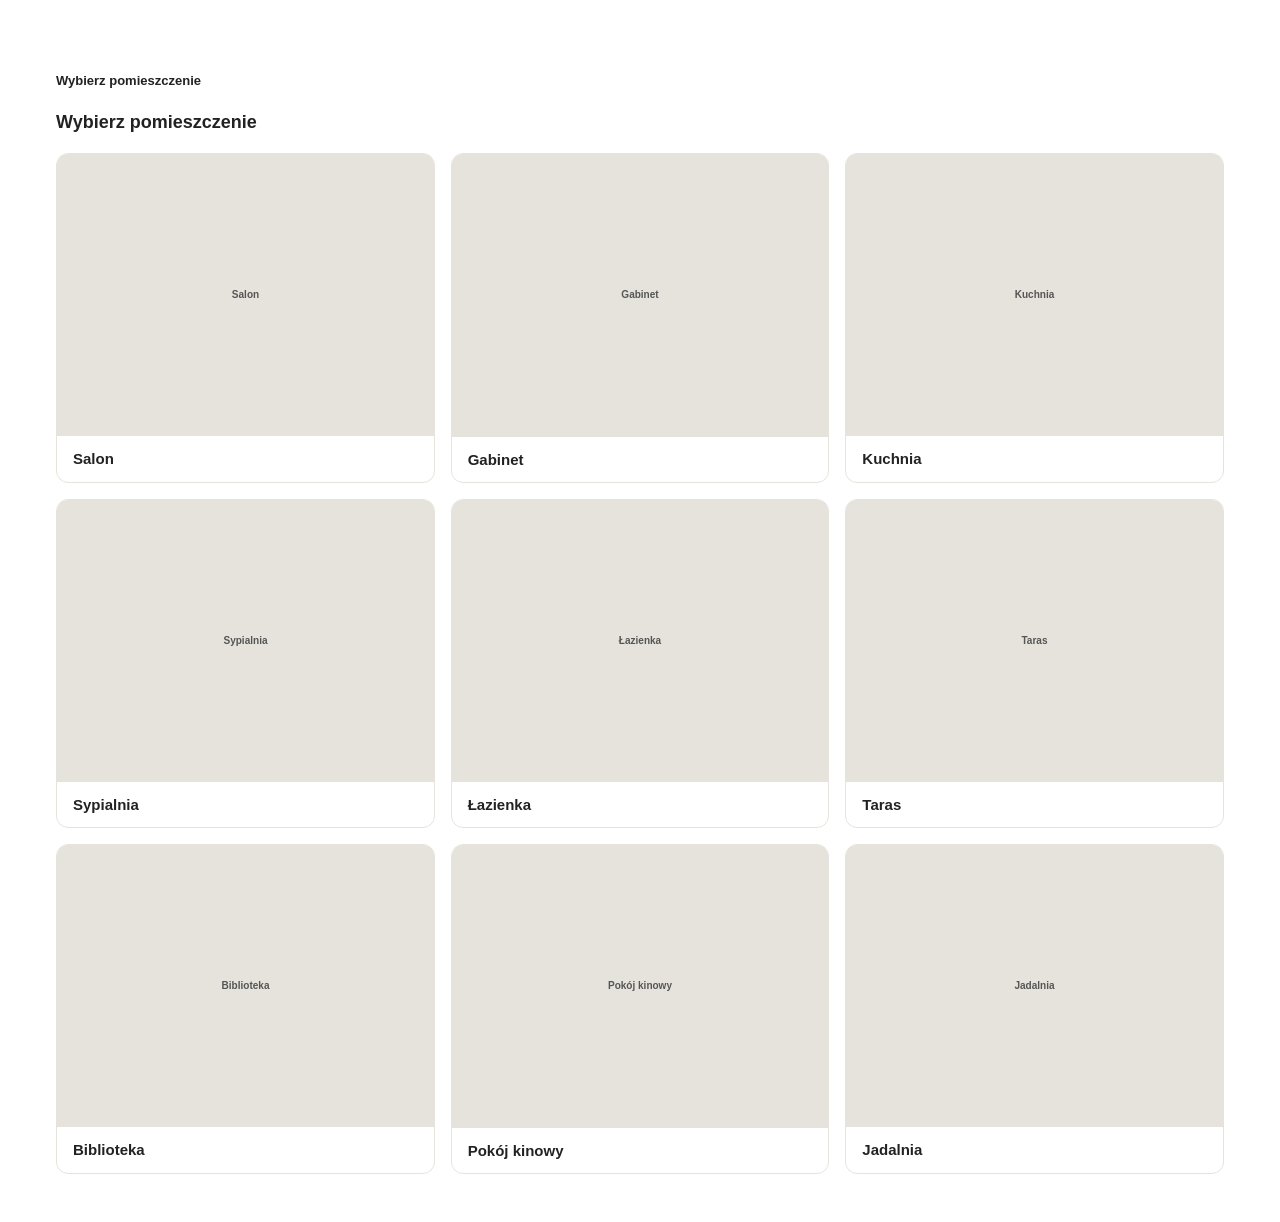
==== gallery/index.html @ 891a1860 "feat: add gallery/index.html" ====
<!DOCTYPE html>
<html lang="pl">
<head>
<meta charset="UTF-8">
<meta name="viewport" content="width=device-width, initial-scale=1.0">
<title>Galeria Audio – Dobierz Zestaw</title>
<style>
/* =============================================
   RESET & BASE
============================================= */
*, *::before, *::after { box-sizing: border-box; margin: 0; padding: 0; }

body {
  font-family: -apple-system, BlinkMacSystemFont, "Segoe UI", Roboto, sans-serif;
  background: #fff;
  color: #222;
}

/* =============================================
   DESIGN TOKENS (zgodne ze wzorcem)
============================================= */
:root {
  --blue-primary: #185FA5;
  --blue-dark: #0C447C;
  --blue-light-bg: #E6F1FB;
  --text-primary: #222;
  --text-secondary: #555;
  --text-muted: #444;
  --bg-light: #f0f0f0;
  --border-color: #e5e3dc;
  --border-radius-card: 12px;
  --border-radius-badge: 6px;
  --border-radius-section: 8px;
  --transition-card: 150ms ease;
}

/* =============================================
   WRAPPER
============================================= */
.gallery-wrapper {
  max-width: 1200px;
  margin: 0 auto;
  padding: 32px 16px 48px;
}

/* =============================================
   STATUS BAR
============================================= */
.status-bar {
  background: var(--bg-light);
  border-bottom: 1px solid var(--border-color);
  padding: 10px 0;
  margin: 0 -16px;
  overflow: hidden;
  max-height: 0;
  transition: max-height 200ms ease, opacity 200ms ease;
  opacity: 0;
}

.status-bar.visible {
  max-height: 80px;
  opacity: 1;
}

.status-bar-inner {
  max-width: 1200px;
  margin: 0 auto;
  padding: 0 16px;
  display: flex;
  align-items: center;
  gap: 10px;
  flex-wrap: wrap;
}

.status-pills {
  display: flex;
  gap: 8px;
  flex-wrap: wrap;
  flex: 1;
}

.pill {
  background: var(--blue-light-bg);
  color: var(--blue-dark);
  font-size: 12px;
  font-weight: 600;
  padding: 4px 10px;
  border-radius: var(--border-radius-badge);
  cursor: pointer;
  border: none;
  font-family: inherit;
  transition: background 120ms ease, color 120ms ease;
  white-space: nowrap;
}
.pill:hover {
  background: var(--blue-primary);
  color: #fff;
}

.btn-reset {
  color: var(--text-secondary);
  font-size: 13px;
  background: none;
  border: none;
  cursor: pointer;
  font-family: inherit;
  white-space: nowrap;
  padding: 4px 6px;
  border-radius: 4px;
  transition: color 120ms ease;
  flex-shrink: 0;
}
.btn-reset:hover { color: #c00; }

/* =============================================
   BREADCRUMB
============================================= */
.breadcrumb {
  display: flex;
  align-items: center;
  gap: 6px;
  font-size: 13px;
  color: var(--text-secondary);
  margin: 20px 0 24px;
  flex-wrap: wrap;
}

.breadcrumb-sep {
  color: #bbb;
  font-size: 12px;
}

.breadcrumb-item {
  color: var(--text-secondary);
}

.breadcrumb-item.link {
  color: var(--blue-primary);
  cursor: pointer;
  text-decoration: none;
}
.breadcrumb-item.link:hover { text-decoration: underline; }
.breadcrumb-item.active { color: var(--text-primary); font-weight: 600; }

/* =============================================
   BACK BUTTON
============================================= */
.btn-back {
  display: inline-flex;
  align-items: center;
  gap: 6px;
  color: var(--blue-primary);
  font-size: 14px;
  background: none;
  border: none;
  cursor: pointer;
  font-family: inherit;
  padding: 0;
  margin-bottom: 20px;
  transition: color 120ms ease;
}
.btn-back:hover { color: var(--blue-dark); }
.btn-back.hidden { display: none; }

/* =============================================
   SECTION TITLE
============================================= */
.section-title {
  font-size: 18px;
  font-weight: 600;
  color: var(--text-primary);
  margin-bottom: 20px;
}

/* =============================================
   VIEW CONTAINER & TRANSITIONS
============================================= */
.gallery-view {
  transition: opacity 150ms ease;
}
.gallery-view--leaving {
  opacity: 0;
  pointer-events: none;
}
.gallery-view--entering {
  opacity: 0;
}

/* =============================================
   CARD GRID — POZIOM 1 & 2
============================================= */
.card-grid {
  display: grid;
  grid-template-columns: repeat(3, 1fr);
  gap: 16px;
}

@media (max-width: 768px) {
  .card-grid { grid-template-columns: repeat(2, 1fr); }
}
@media (max-width: 480px) {
  .card-grid { grid-template-columns: 1fr; }
}

/* =============================================
   CARD
============================================= */
.card {
  border: 1px solid var(--border-color);
  border-radius: var(--border-radius-card);
  overflow: hidden;
  cursor: pointer;
  background: #fff;
  transition: transform var(--transition-card), box-shadow var(--transition-card);
  opacity: 0;
  transform: translateY(18px);
}

.card.card-animate {
  animation: cardEnter 220ms cubic-bezier(0.25, 0.46, 0.45, 0.94) forwards;
}

@keyframes cardEnter {
  to {
    opacity: 1;
    transform: translateY(0);
  }
}

.card:hover {
  transform: translateY(-3px);
  box-shadow: 0 8px 24px rgba(24, 95, 165, 0.10);
}

.card-img-wrap {
  aspect-ratio: 4/3;
  overflow: hidden;
  background: var(--bg-light);
}

.card-img-wrap img {
  width: 100%;
  height: 100%;
  object-fit: cover;
  display: block;
  transition: transform 300ms ease;
}

.card:hover .card-img-wrap img { transform: scale(1.03); }

.card-body {
  padding: 14px 16px;
}

.card-name {
  font-size: 15px;
  font-weight: 600;
  color: var(--text-primary);
  transition: color var(--transition-card);
}

.card:hover .card-name { color: var(--blue-primary); }


/* =============================================
   SLIDER — POZIOM 4
============================================= */
.slider-wrap {
  position: relative;
  overflow: hidden;
  border-radius: var(--border-radius-card);
  border: 1px solid var(--border-color);
  background: var(--bg-light);
}

.slider-track {
  display: flex;
  transition: transform 350ms cubic-bezier(0.25, 0.46, 0.45, 0.94);
}

.slide {
  min-width: 100%;
  flex-shrink: 0;
}

.slide a {
  display: block;
  text-decoration: none;
}

.slide-img-wrap {
  aspect-ratio: 4/3;
  overflow: hidden;
  background: var(--bg-light);
}

.slide-img-wrap img {
  width: 100%;
  height: 100%;
  object-fit: cover;
  display: block;
}

.slide-footer {
  padding: 16px 20px;
  background: #fff;
}

.slide-name {
  font-size: 16px;
  font-weight: 600;
  color: var(--blue-primary);
  text-align: center;
}

/* Strzałki */
.slider-btn {
  position: absolute;
  top: 50%;
  transform: translateY(-50%);
  width: 44px;
  height: 44px;
  background: #fff;
  border: 1px solid var(--border-color);
  border-radius: 50%;
  display: flex;
  align-items: center;
  justify-content: center;
  cursor: pointer;
  z-index: 10;
  transition: background 150ms ease, box-shadow 150ms ease;
  box-shadow: 0 2px 8px rgba(0,0,0,0.08);
}
.slider-btn:hover {
  background: var(--blue-primary);
  border-color: var(--blue-primary);
}
.slider-btn:hover svg { stroke: #fff; }
.slider-btn svg { stroke: var(--blue-primary); transition: stroke 150ms ease; }
.slider-btn--prev { left: 12px; }
.slider-btn--next { right: 12px; }

/* Dots */
.slider-dots {
  display: flex;
  justify-content: center;
  gap: 8px;
  margin-top: 16px;
}

.dot {
  width: 8px;
  height: 8px;
  border-radius: 50%;
  background: var(--border-color);
  cursor: pointer;
  border: none;
  padding: 0;
  transition: background 150ms ease, transform 150ms ease;
}
.dot.active {
  background: var(--blue-primary);
  transform: scale(1.25);
}

</style>
</head>
<body>

<div class="gallery-wrapper" id="galleryWrapper">

  <!-- STATUS BAR -->
  <div class="status-bar" id="statusBar">
    <div class="status-bar-inner">
      <div class="status-pills" id="statusPills"></div>
      <button class="btn-reset" id="btnReset" onclick="Gallery.reset()">✕ Zacznij od nowa</button>
    </div>
  </div>

  <!-- BREADCRUMB -->
  <nav class="breadcrumb" id="breadcrumb" aria-label="Nawigacja okruszkowa"></nav>

  <!-- BACK BUTTON -->
  <button class="btn-back hidden" id="btnBack" onclick="Gallery.goBack()">
    <svg width="16" height="16" viewBox="0 0 16 16" fill="none" xmlns="http://www.w3.org/2000/svg">
      <path d="M10 3L5 8L10 13" stroke="currentColor" stroke-width="2" stroke-linecap="round" stroke-linejoin="round"/>
    </svg>
    Wstecz
  </button>

  <!-- MAIN VIEW -->
  <div id="mainView" class="gallery-view"></div>

</div>

<script>
(function() {

  // ─── DATA ──────────────────────────────────────────────────────────────────

  const ROOMS = [
    'Salon', 'Gabinet', 'Kuchnia', 'Sypialnia', 'Łazienka',
    'Taras', 'Biblioteka', 'Pokój kinowy', 'Jadalnia'
  ];
  const STYLES_COUNT = 6;
  const SLIDES_COUNT = 9;

  // ─── STATE ─────────────────────────────────────────────────────────────────

  const state = {
    level: 1,
    room: null,
    style: null,
    sliderIndex: 0
  };

  // ─── DOM REFS ──────────────────────────────────────────────────────────────

  const mainView   = document.getElementById('mainView');
  const breadcrumb = document.getElementById('breadcrumb');
  const btnBack    = document.getElementById('btnBack');
  const statusBar  = document.getElementById('statusBar');
  const statusPills = document.getElementById('statusPills');

  // ─── HELPERS ───────────────────────────────────────────────────────────────

  function placeholderSrc(w, h, text, bg = 'e5e3dc', fg = '555') {
    // Inline SVG placeholder — no external requests needed
    const bgColor = bg.startsWith('#') ? bg : `#${bg}`;
    const fgColor = fg.startsWith('#') ? fg : `#${fg}`;
    const svg = `<svg xmlns="http://www.w3.org/2000/svg" width="${w}" height="${h}" viewBox="0 0 ${w} ${h}">
      <rect width="${w}" height="${h}" fill="${bgColor}"/>
      <text x="50%" y="50%" dominant-baseline="middle" text-anchor="middle"
        font-family="sans-serif" font-size="32" fill="${fgColor}" font-weight="600">${text}</text>
    </svg>`;
    return `data:image/svg+xml;charset=utf-8,${encodeURIComponent(svg)}`;
  }

  function lazyPlaceholder() {
    // 1×1 transparent GIF
    return '[data-uri]';
  }

  function triggerStagger(cards) {
    cards.forEach((card, i) => {
      setTimeout(() => {
        card.classList.add('card-animate');
      }, i * 50);
    });
  }

  // ─── TRANSITIONS ───────────────────────────────────────────────────────────

  function transition(renderFn) {
    mainView.classList.add('gallery-view--leaving');
    setTimeout(() => {
      mainView.classList.remove('gallery-view--leaving');
      mainView.classList.add('gallery-view--entering');
      renderFn();
      requestAnimationFrame(() => {
        requestAnimationFrame(() => {
          mainView.classList.remove('gallery-view--entering');
        });
      });
    }, 150);
  }

  // ─── BREADCRUMB ────────────────────────────────────────────────────────────

  function renderBreadcrumb() {
    let html = '';
    const sep = `<span class="breadcrumb-sep">›</span>`;

    if (state.level === 1) {
      html = `<span class="breadcrumb-item active">Wybierz pomieszczenie</span>`;
    } else if (state.level === 2) {
      html = `<span class="breadcrumb-item link" onclick="Gallery.goToLevel(1)">Wybierz pomieszczenie</span>${sep}<span class="breadcrumb-item active">${state.room}</span>`;
    } else if (state.level === 3) {
      html = `<span class="breadcrumb-item link" onclick="Gallery.goToLevel(1)">Wybierz pomieszczenie</span>${sep}<span class="breadcrumb-item link" onclick="Gallery.goToLevel(2)">${state.room}</span>${sep}<span class="breadcrumb-item active">${state.style}</span>`;
    }

    breadcrumb.innerHTML = html;
  }

  // ─── STATUS BAR ────────────────────────────────────────────────────────────

  function renderStatusBar() {
    if (state.level <= 1) {
      statusBar.classList.remove('visible');
      return;
    }
    statusBar.classList.add('visible');

    let pills = '';
    if (state.room) {
      pills += `<button class="pill" onclick="Gallery.goToLevel(1)">Pomieszczenie: ${state.room}</button>`;
    }
    if (state.style && state.level >= 3) {
      pills += `<button class="pill" onclick="Gallery.goToLevel(2)">Styl: ${state.style}</button>`;
    }
    statusPills.innerHTML = pills;
  }

  // ─── BACK BUTTON ───────────────────────────────────────────────────────────

  function renderBackBtn() {
    if (state.level > 1) {
      btnBack.classList.remove('hidden');
    } else {
      btnBack.classList.add('hidden');
    }
  }

  // ─── LEVEL 1 — ROOMS ───────────────────────────────────────────────────────

  function renderLevel1() {
    let cardsHtml = ROOMS.map((room) => `
      <div class="card" onclick="Gallery.pickRoom('${room}')">
        <div class="card-img-wrap">
          <img data-src="${placeholderSrc(1200, 900, room)}" src="${lazyPlaceholder()}" alt="${room}">
        </div>
        <div class="card-body">
          <div class="card-name">${room}</div>
        </div>
      </div>
    `).join('');

    mainView.innerHTML = `
      <div class="section-title">Wybierz pomieszczenie</div>
      <div class="card-grid" id="cardGrid">${cardsHtml}</div>
    `;

    loadVisibleImages();
    staggerCards();
  }

  // ─── LEVEL 2 — STYLES ──────────────────────────────────────────────────────

  function renderLevel2() {
    const styles = Array.from({length: STYLES_COUNT}, (_, i) => `${state.room} ${i + 1}`);

    let cardsHtml = styles.map((s) => `
      <div class="card" onclick="Gallery.pickStyle('${s}')">
        <div class="card-img-wrap">
          <img data-src="${placeholderSrc(1200, 900, s)}" src="${lazyPlaceholder()}" alt="${s}">
        </div>
        <div class="card-body">
          <div class="card-name">${s}</div>
        </div>
      </div>
    `).join('');

    mainView.innerHTML = `
      <div class="section-title">Wybierz styl – ${state.room}</div>
      <div class="card-grid" id="cardGrid">${cardsHtml}</div>
    `;

    loadVisibleImages();
    staggerCards();
  }


  // ─── LEVEL 3 — SLIDER ──────────────────────────────────────────────────────

  function renderLevel3() {
    state.sliderIndex = 0;

    const slidesHtml = Array.from({length: SLIDES_COUNT}, (_, i) => {
      const name = `Zestaw ${i + 1}`;
      const isSrc = (i === 0) ? placeholderSrc(1200, 900, name, 'dce8f5', '185FA5') : lazyPlaceholder();
      const dataSrc = placeholderSrc(1200, 900, name, 'dce8f5', '185FA5');
      return `
        <div class="slide" data-index="${i}">
          <a href="https://" target="_blank" rel="noopener">
            <div class="slide-img-wrap">
              <img src="${isSrc}" ${i !== 0 ? `data-src="${dataSrc}"` : ''} alt="${name}" loading="lazy">
            </div>
            <div class="slide-footer">
              <div class="slide-name">${name}</div>
            </div>
          </a>
        </div>
      `;  // nazwa i zdjęcie objęte tym samym <a>
    }).join('');

    const dotsHtml = Array.from({length: SLIDES_COUNT}, (_, i) =>
      `<button class="dot ${i === 0 ? 'active' : ''}" onclick="Gallery.sliderGoTo(${i})"></button>`
    ).join('');

    mainView.innerHTML = `
      <div class="section-title">Wybierz zestaw – ${state.style}</div>
      <div class="slider-wrap">
        <button class="slider-btn slider-btn--prev" onclick="Gallery.sliderPrev()" aria-label="Poprzedni">
          <svg width="20" height="20" viewBox="0 0 20 20" fill="none" xmlns="http://www.w3.org/2000/svg">
            <path d="M13 4L7 10L13 16" stroke-width="2" stroke-linecap="round" stroke-linejoin="round"/>
          </svg>
        </button>
        <div class="slider-track" id="sliderTrack">${slidesHtml}</div>
        <button class="slider-btn slider-btn--next" onclick="Gallery.sliderNext()" aria-label="Następny">
          <svg width="20" height="20" viewBox="0 0 20 20" fill="none" xmlns="http://www.w3.org/2000/svg">
            <path d="M7 4L13 10L7 16" stroke-width="2" stroke-linecap="round" stroke-linejoin="round"/>
          </svg>
        </button>
      </div>
      <div class="slider-dots" id="sliderDots">${dotsHtml}</div>
    `;

    // preload neighbor
    sliderLoadAround(0);
  }

  // ─── SLIDER LOGIC ──────────────────────────────────────────────────────────

  function sliderGoTo(index) {
    if (index < 0) index = SLIDES_COUNT - 1;
    if (index >= SLIDES_COUNT) index = 0;
    state.sliderIndex = index;

    const track = document.getElementById('sliderTrack');
    if (track) {
      track.style.transform = `translateX(-${index * 100}%)`;
    }

    const dots = document.querySelectorAll('.dot');
    dots.forEach((d, i) => d.classList.toggle('active', i === index));

    sliderLoadAround(index);
  }

  function sliderLoadAround(index) {
    const toLoad = new Set([index, index - 1, index + 1].filter(i => i >= 0 && i < SLIDES_COUNT));
    toLoad.forEach(i => {
      const slide = document.querySelector(`.slide[data-index="${i}"]`);
      if (!slide) return;
      const img = slide.querySelector('img');
      if (img && img.dataset.src) {
        img.src = img.dataset.src;
        delete img.dataset.src;
      }
    });
  }

  // ─── LAZY LOAD HELPERS ─────────────────────────────────────────────────────

  function loadVisibleImages() {
    const imgs = mainView.querySelectorAll('img[data-src]');
    imgs.forEach(img => {
      img.src = img.dataset.src;
      delete img.dataset.src;
    });
  }

  function staggerCards() {
    const cards = mainView.querySelectorAll('.card');
    triggerStagger(Array.from(cards));
  }

  // ─── NAVIGATION ────────────────────────────────────────────────────────────

  function goToLevel(lvl) {
    if (lvl === state.level) return;

    // Reset downstream state
    if (lvl <= 1) { state.room = null; state.style = null; }
    if (lvl <= 2) { state.style = null; }

    state.level = lvl;
    renderBreadcrumb();
    renderStatusBar();
    renderBackBtn();

    const renderMap = { 1: renderLevel1, 2: renderLevel2, 3: renderLevel3 };
    transition(renderMap[lvl]);
  }

  // ─── PUBLIC API ────────────────────────────────────────────────────────────

  window.Gallery = {
    pickRoom(room) {
      state.room = room;
      state.level = 2;
      renderBreadcrumb();
      renderStatusBar();
      renderBackBtn();
      transition(renderLevel2);
    },

    pickStyle(style) {
      state.style = style;
      state.level = 3;
      renderBreadcrumb();
      renderStatusBar();
      renderBackBtn();
      transition(renderLevel3);
    },

    goToLevel(lvl) { goToLevel(lvl); },

    goBack() { goToLevel(state.level - 1); },

    reset() {
      state.level = 1;
      state.room = null;
      state.style = null;
      state.sliderIndex = 0;
      renderBreadcrumb();
      renderStatusBar();
      renderBackBtn();
      transition(renderLevel1);
    },

    sliderPrev() { sliderGoTo(state.sliderIndex - 1); },
    sliderNext() { sliderGoTo(state.sliderIndex + 1); },
    sliderGoTo(i) { sliderGoTo(i); }
  };

  // ─── INIT ──────────────────────────────────────────────────────────────────

  renderBreadcrumb();
  renderStatusBar();
  renderBackBtn();
  renderLevel1();

})();
</script>
</body>
</html>
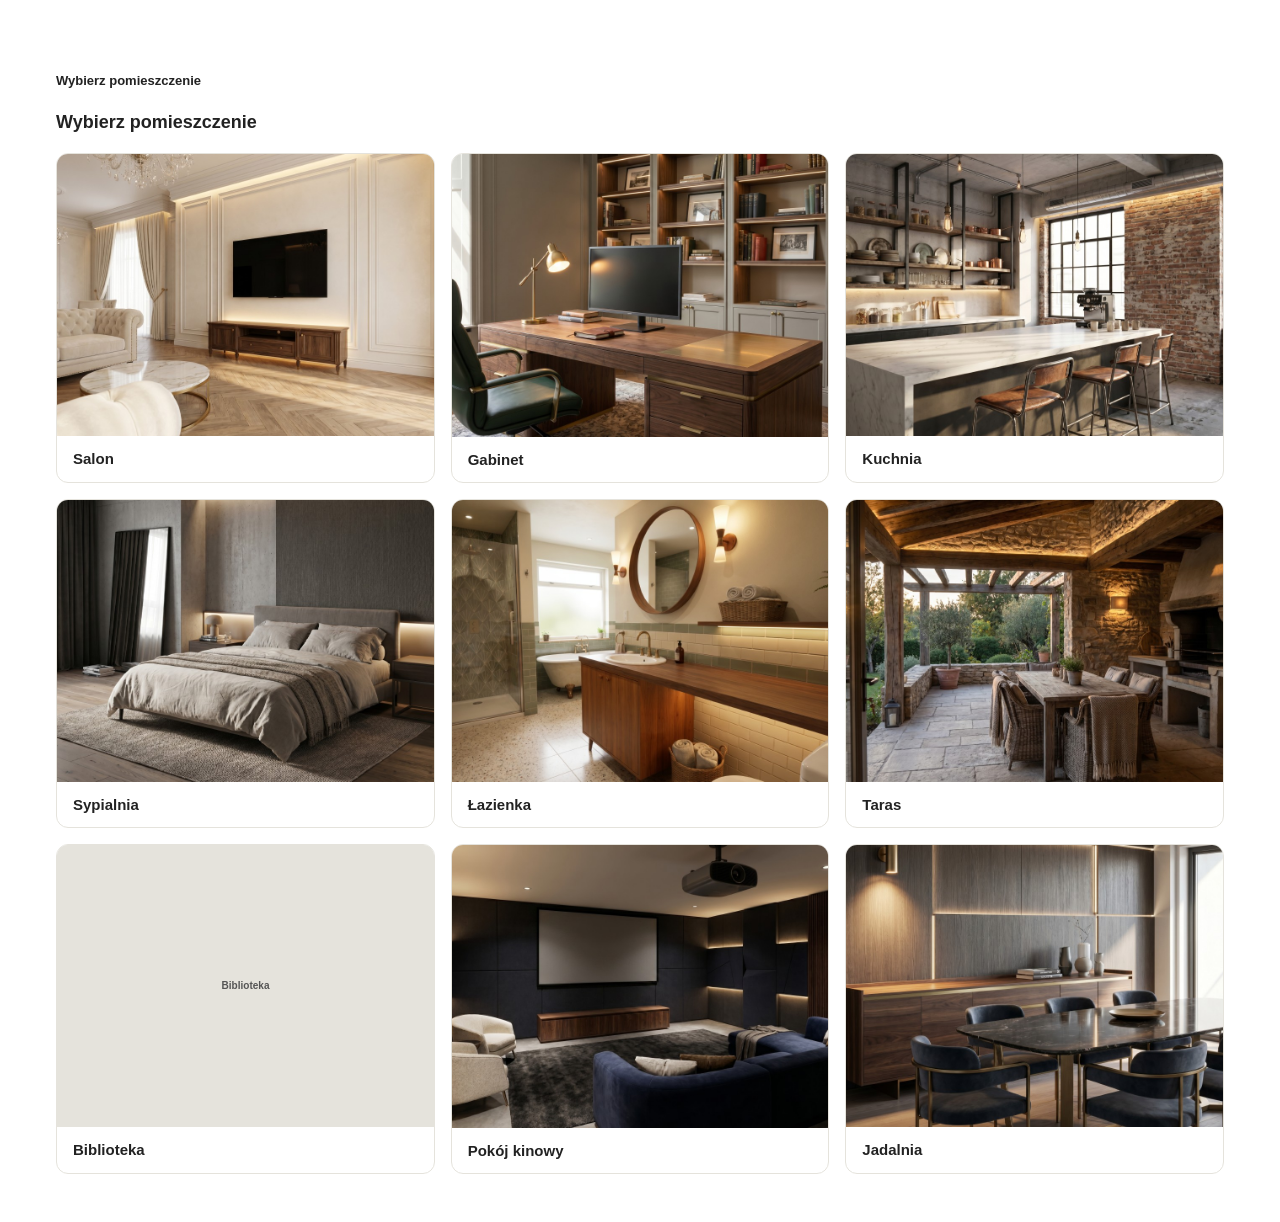
==== commit c8de3980: "feat: wire real images to gallery levels 1-3 - Add ROOM_IMAGES, STYLE_IMAGES, SET_IMAGES data maps -" ====
--- a/gallery/index.html
+++ b/gallery/index.html
@@ -405,6 +405,50 @@
   const STYLES_COUNT = 6;
   const SLIDES_COUNT = 9;
 
+  // Zdjęcia poziomu 1 — indeks = pozycja w tablicy ROOMS (0-based)
+  const ROOM_IMAGES = [
+    'images/gi1.jpg',   // Salon
+    'images/gi2.jpg',   // Gabinet
+    'images/gi3.jpg',   // Kuchnia
+    'images/gi4.jpg',   // Sypialnia
+    'images/gi5.jpg',   // Łazienka
+    'images/gi6.jpg',   // Taras
+    null,               // Biblioteka — brak
+    'images/gi8.jpg',   // Pokój kinowy
+    'images/gi9.jpg',   // Jadalnia
+  ];
+
+  // Zdjęcia poziomu 2 — klucz: "NazwaPomieszczenia N"
+  const STYLE_IMAGES = {
+    'Salon 1':        'images/gi11.jpg',
+    'Salon 2':        'images/gi12.jpg',
+    'Salon 3':        'images/gi13.jpg',
+    'Salon 4':        'images/gi14.jpg',
+    'Salon 5':        'images/gi15.jpg',
+    'Salon 6':        'images/gi16.jpg',
+    'Gabinet 1':      'images/gi21.jpg',
+    'Kuchnia 1':      'images/gi31.jpg',
+    'Sypialnia 1':    'images/gi41.jpg',
+    'Sypialnia 2':    'images/gi42.jpg',
+    'Łazienka 1':     'images/gi51.jpg',
+    'Taras 1':        'images/gi61.jpg',
+    'Biblioteka 1':   'images/gi71.jpg',
+    'Pokój kinowy 1': 'images/gi81.jpg',
+    'Jadalnia 1':     'images/gi91.jpg',
+  };
+
+  // Zdjęcia poziomu 3 — klucz: "NazwaPomieszczenia N|N" (styl|zestaw, 1-based)
+  const SET_IMAGES = {
+    'Salon 1|1': 'images/gi111.jpg',
+    'Salon 1|2': 'images/gi112.jpg',
+    'Salon 2|1': 'images/gi121.jpg',
+    'Salon 2|2': 'images/gi122.jpg',
+    'Salon 3|1': 'images/gi131.jpg',
+    'Salon 4|1': 'images/gi141.jpg',
+    'Salon 5|1': 'images/gi151.jpg',
+    'Salon 6|1': 'images/gi161.jpg',
+  };
+
   // ─── STATE ─────────────────────────────────────────────────────────────────
 
   const state = {
@@ -423,6 +467,13 @@
   const statusPills = document.getElementById('statusPills');
 
   // ─── HELPERS ───────────────────────────────────────────────────────────────
+
+  function imageSrc(mapOrPath, key) {
+    if (typeof mapOrPath === 'object' && mapOrPath !== null) {
+      return mapOrPath[key] || null;
+    }
+    return mapOrPath || null;
+  }
 
   function placeholderSrc(w, h, text, bg = 'e5e3dc', fg = '555') {
     // Inline SVG placeholder — no external requests needed
@@ -514,16 +565,20 @@
   // ─── LEVEL 1 — ROOMS ───────────────────────────────────────────────────────
 
   function renderLevel1() {
-    let cardsHtml = ROOMS.map((room) => `
+    let cardsHtml = ROOMS.map((room, idx) => {
+      const imgPath = ROOM_IMAGES[idx];
+      const imgSrc = imgPath ? imgPath : placeholderSrc(1200, 900, room);
+      return `
       <div class="card" onclick="Gallery.pickRoom('${room}')">
         <div class="card-img-wrap">
-          <img data-src="${placeholderSrc(1200, 900, room)}" src="${lazyPlaceholder()}" alt="${room}">
+          <img data-src="${imgSrc}" src="${lazyPlaceholder()}" alt="${room}">
         </div>
         <div class="card-body">
           <div class="card-name">${room}</div>
         </div>
       </div>
-    `).join('');
+    `;
+    }).join('');
 
     mainView.innerHTML = `
       <div class="section-title">Wybierz pomieszczenie</div>
@@ -539,16 +594,20 @@
   function renderLevel2() {
     const styles = Array.from({length: STYLES_COUNT}, (_, i) => `${state.room} ${i + 1}`);
 
-    let cardsHtml = styles.map((s) => `
+    let cardsHtml = styles.map((s) => {
+      const imgPath = STYLE_IMAGES[s] || null;
+      const imgSrc = imgPath ? imgPath : placeholderSrc(1200, 900, s);
+      return `
       <div class="card" onclick="Gallery.pickStyle('${s}')">
         <div class="card-img-wrap">
-          <img data-src="${placeholderSrc(1200, 900, s)}" src="${lazyPlaceholder()}" alt="${s}">
+          <img data-src="${imgSrc}" src="${lazyPlaceholder()}" alt="${s}">
         </div>
         <div class="card-body">
           <div class="card-name">${s}</div>
         </div>
       </div>
-    `).join('');
+    `;
+    }).join('');
 
     mainView.innerHTML = `
       <div class="section-title">Wybierz styl – ${state.room}</div>
@@ -567,8 +626,11 @@
 
     const slidesHtml = Array.from({length: SLIDES_COUNT}, (_, i) => {
       const name = `Zestaw ${i + 1}`;
-      const isSrc = (i === 0) ? placeholderSrc(1200, 900, name, 'dce8f5', '185FA5') : lazyPlaceholder();
-      const dataSrc = placeholderSrc(1200, 900, name, 'dce8f5', '185FA5');
+      const key = `${state.style}|${i + 1}`;
+      const imgPath = SET_IMAGES[key] || null;
+      const realSrc = imgPath ? imgPath : placeholderSrc(1200, 900, name, 'dce8f5', '185FA5');
+      const isSrc = (i === 0) ? realSrc : lazyPlaceholder();
+      const dataSrc = realSrc;
       return `
         <div class="slide" data-index="${i}">
           <a href="https://" target="_blank" rel="noopener">
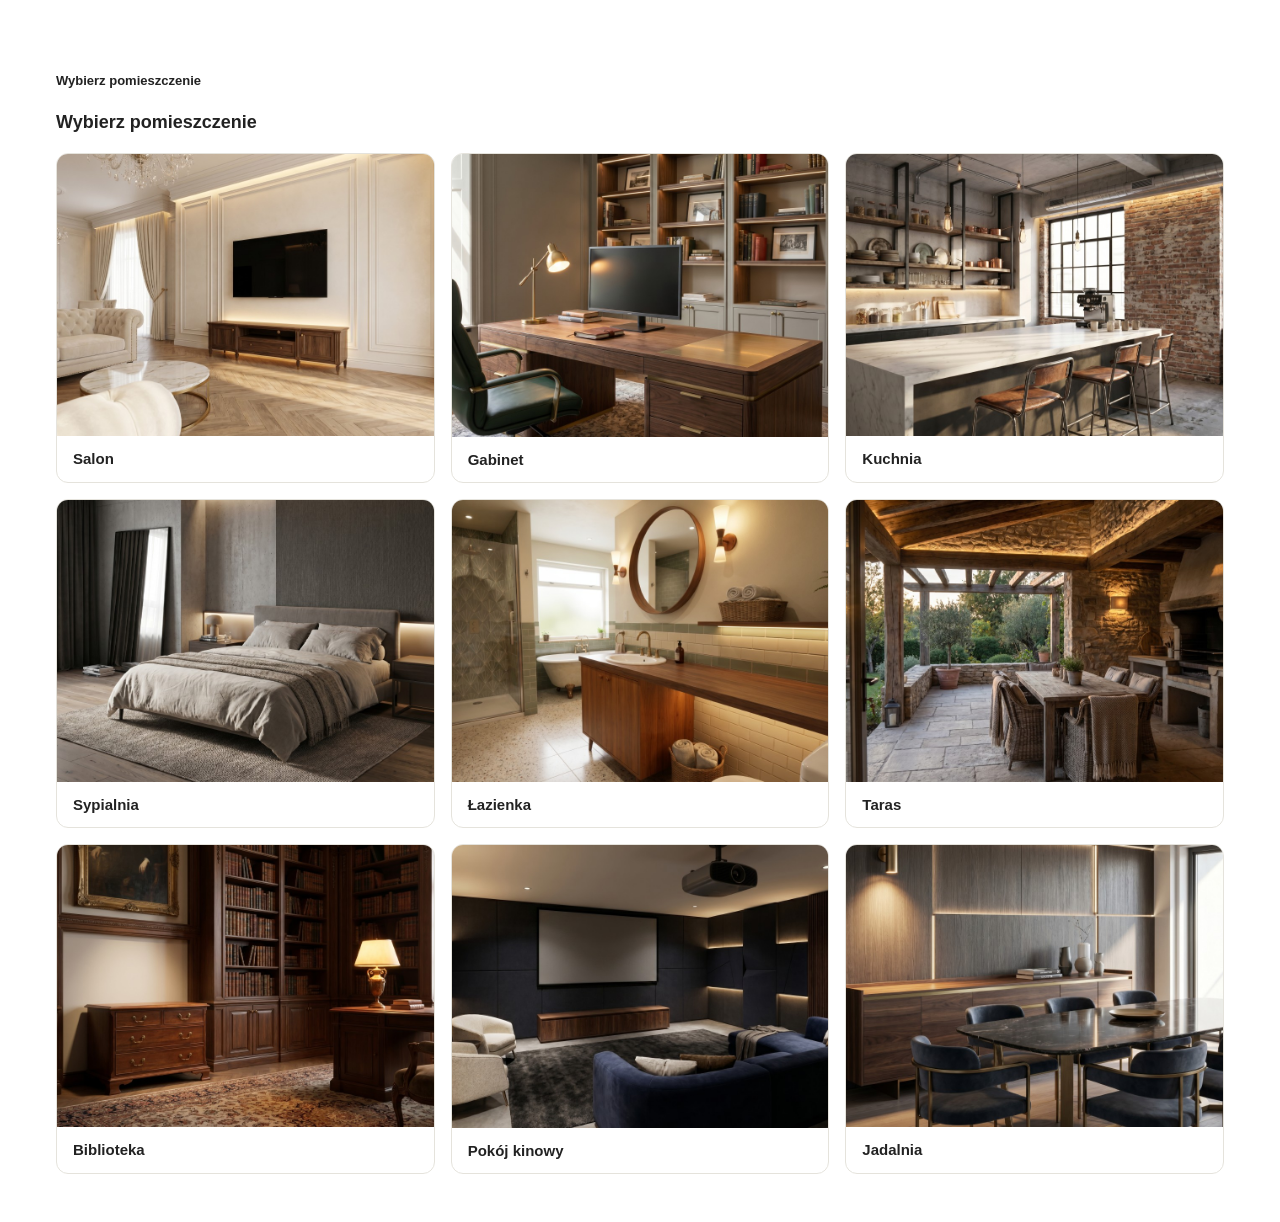
==== commit c9c82c8e: "fix: add missing gi7.jpg for Biblioteka" ====
--- a/gallery/index.html
+++ b/gallery/index.html
@@ -413,7 +413,7 @@
     'images/gi4.jpg',   // Sypialnia
     'images/gi5.jpg',   // Łazienka
     'images/gi6.jpg',   // Taras
-    null,               // Biblioteka — brak
+    'images/gi7.jpg',  // Biblioteka
     'images/gi8.jpg',   // Pokój kinowy
     'images/gi9.jpg',   // Jadalnia
   ];
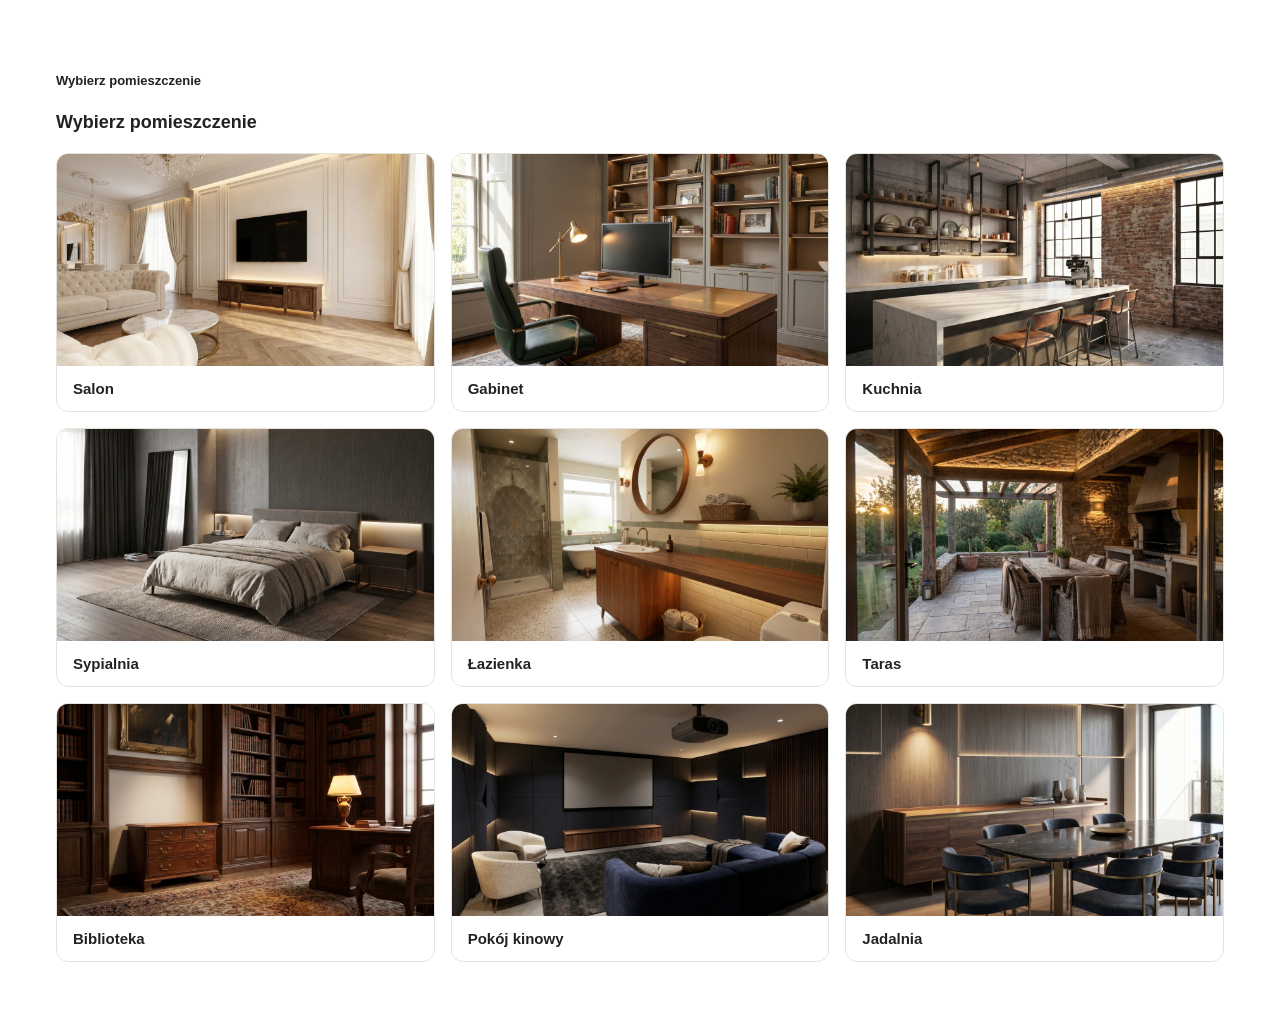
==== commit 677c5bab: "fix: slider overflow + aspect-ratio 16/9 na wszystkich poziomach" ====
--- a/gallery/index.html
+++ b/gallery/index.html
@@ -233,7 +233,7 @@
 }
 
 .card-img-wrap {
-  aspect-ratio: 4/3;
+  aspect-ratio: 16/9;
   overflow: hidden;
   background: var(--bg-light);
 }
@@ -271,16 +271,20 @@
   border-radius: var(--border-radius-card);
   border: 1px solid var(--border-color);
   background: var(--bg-light);
+  isolation: isolate;
 }
 
 .slider-track {
   display: flex;
   transition: transform 350ms cubic-bezier(0.25, 0.46, 0.45, 0.94);
+  will-change: transform;
 }
 
 .slide {
   min-width: 100%;
+  max-width: 100%;
   flex-shrink: 0;
+  overflow: hidden;
 }
 
 .slide a {
@@ -289,7 +293,7 @@
 }
 
 .slide-img-wrap {
-  aspect-ratio: 4/3;
+  aspect-ratio: 16/9;
   overflow: hidden;
   background: var(--bg-light);
 }
